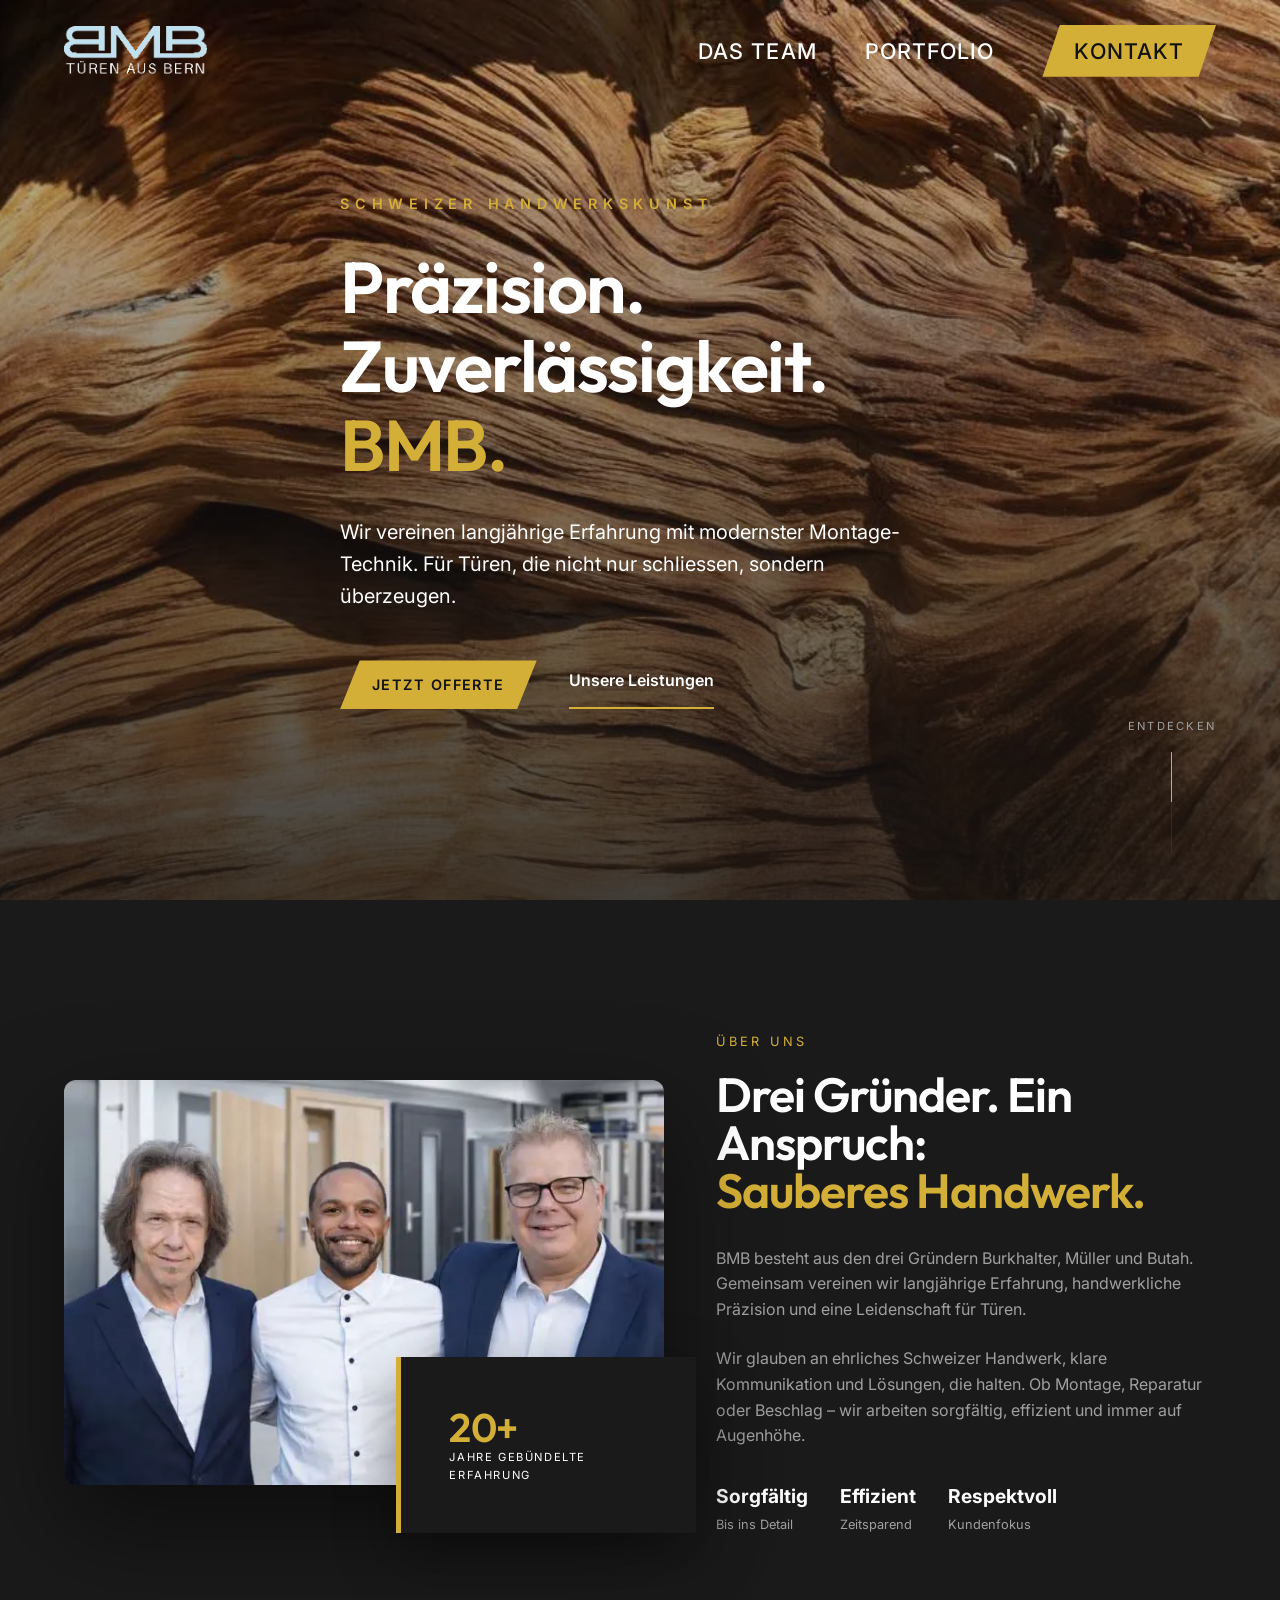
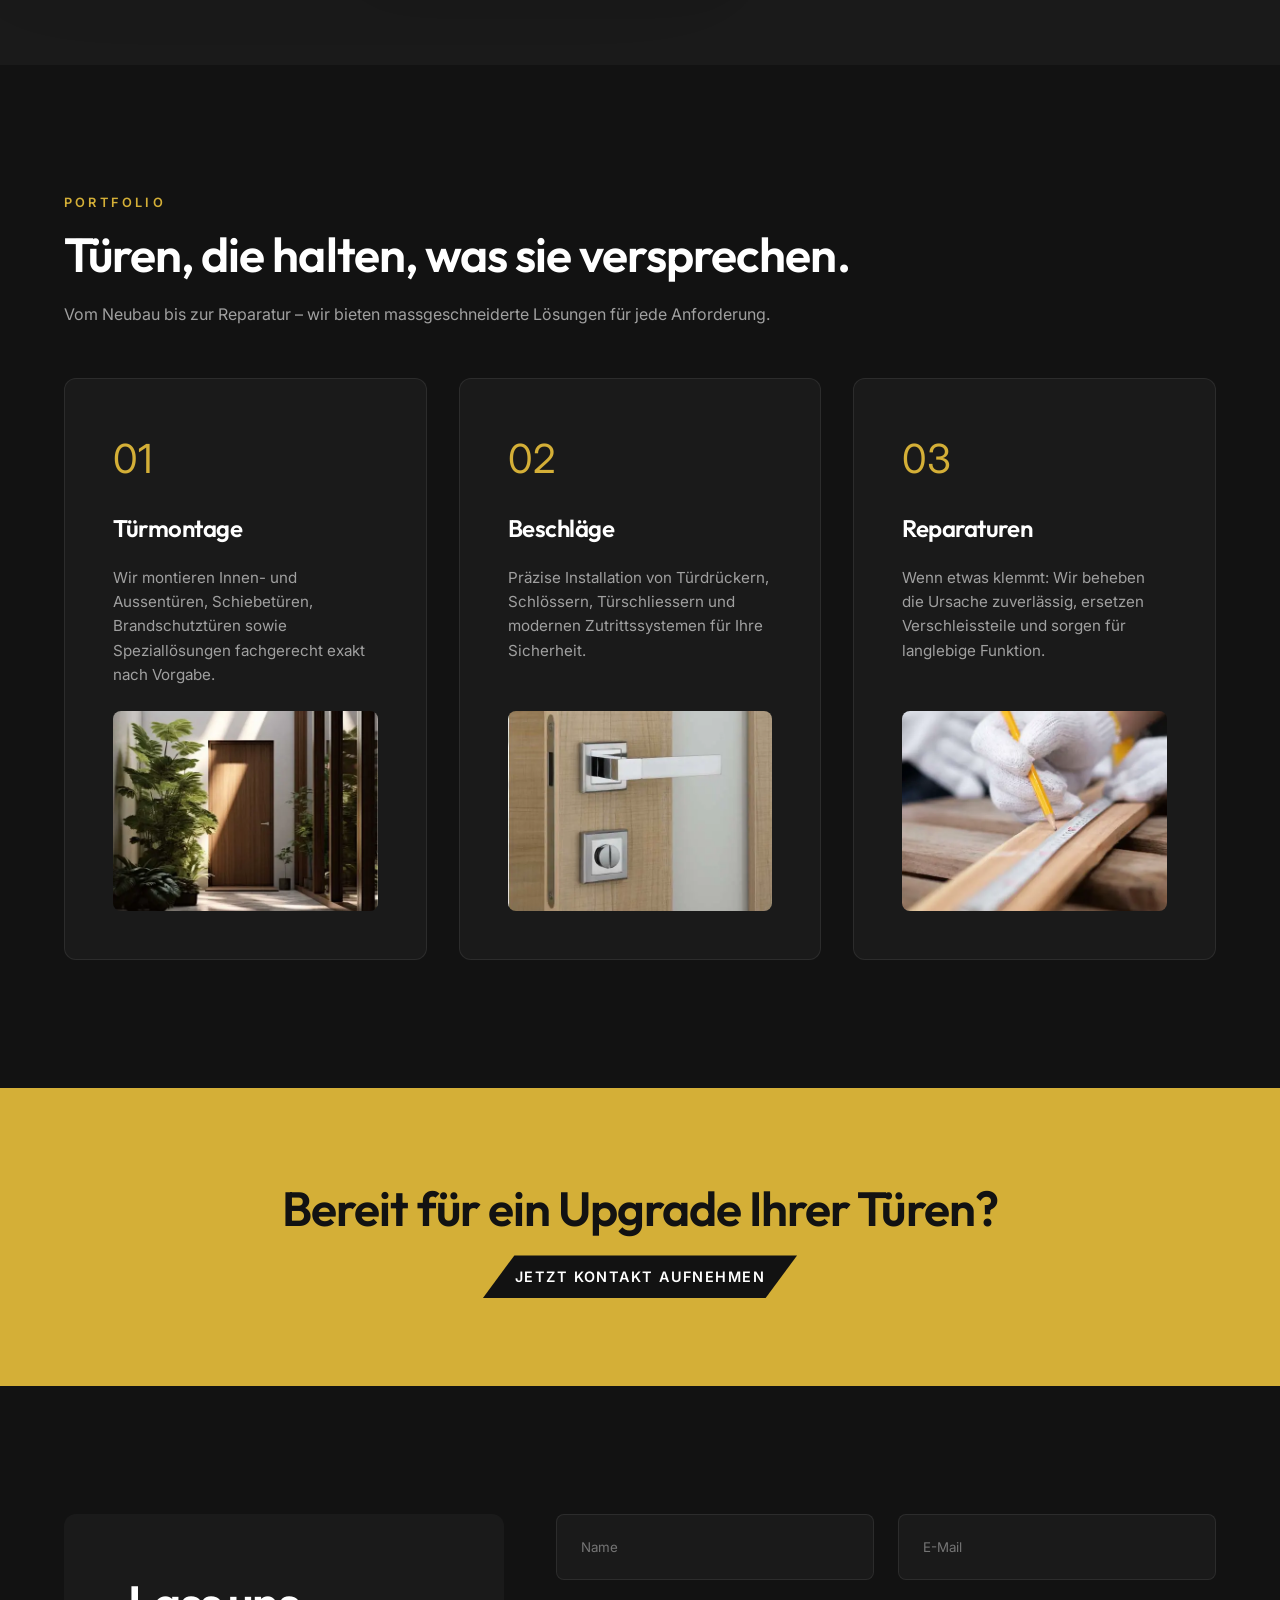
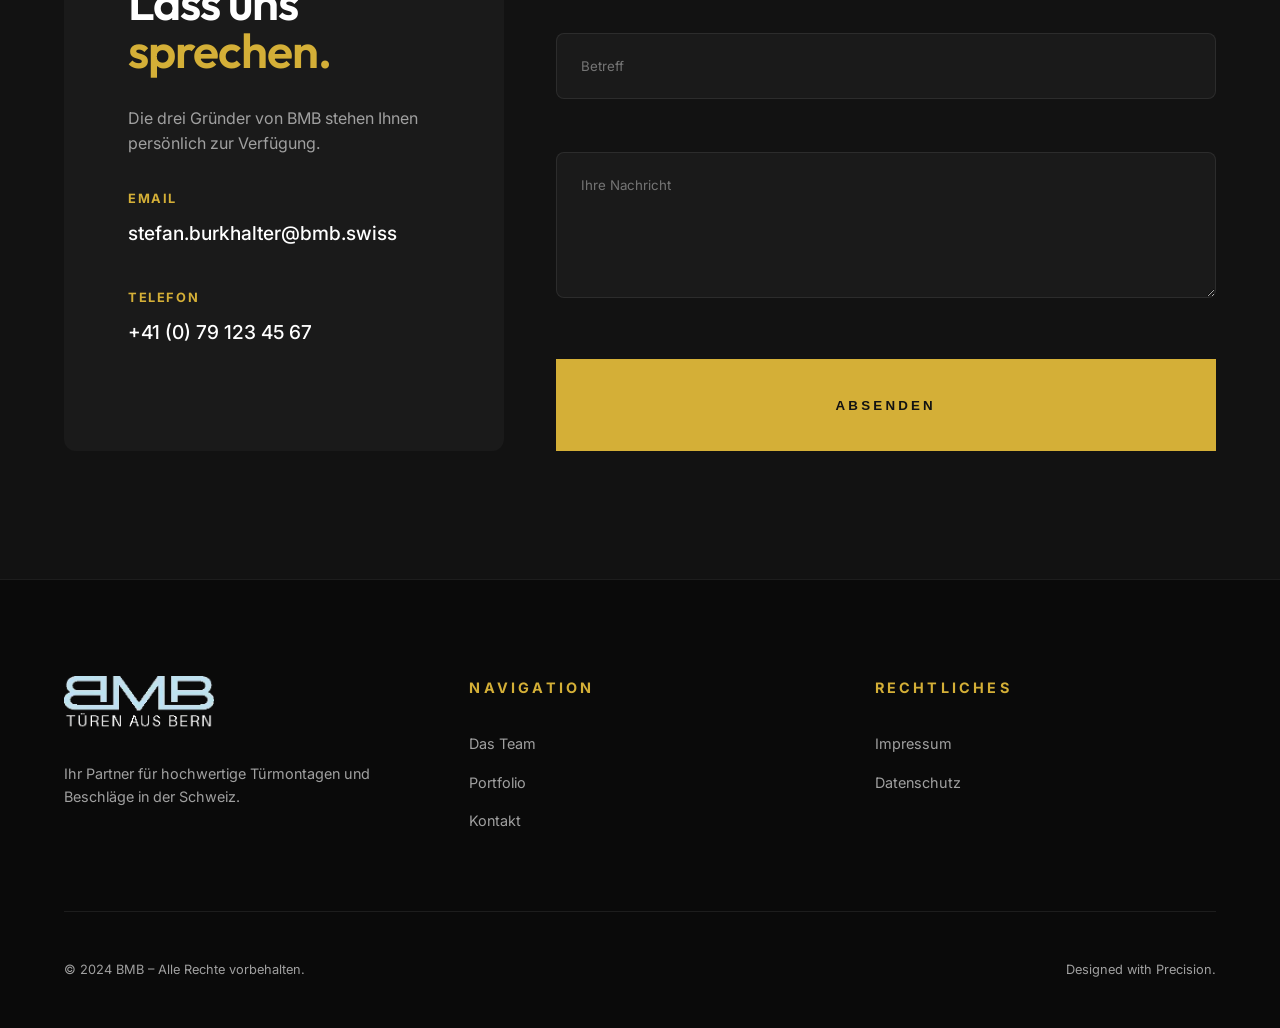
==== premium/index.html @ 3eb1f77d "Add files via upload" ====
<!DOCTYPE html>
<html lang="de">

<head>
    <meta charset="UTF-8">
    <meta name="viewport" content="width=device-width, initial-scale=1.0">
    <title>BMB | Präzision in Perfektion</title>
    <meta name="description" content="Professionelle Türmontagen, Reparaturen und Beschläge – Qualität bis ins Detail.">
    <link rel="icon" type="image/webp" href="images/favicon.webp">

    <!-- Preconnect & Fonts -->
    <link rel="preconnect" href="https://fonts.googleapis.com">
    <link rel="preconnect" href="https://fonts.gstatic.com" crossorigin>
    <link
        href="https://fonts.googleapis.com/css2?family=Inter:wght@400;500;600&family=Outfit:wght@500;600;700&display=swap"
        rel="stylesheet">

    <style>
        :root {
            /* Colors - Premium Dark Palette */
            --primary: #121212;
            --secondary: #1A1A1A;
            --accent: #D4AF37;
            /* Precision Gold */
            --accent-soft: rgba(212, 175, 55, 0.1);
            --text-main: #FFFFFF;
            --text-muted: #A0A0A0;
            --glass: rgba(255, 255, 255, 0.03);
            --glass-border: rgba(255, 255, 255, 0.08);

            /* Fluid Typography - Scaled Up */
            --h1-size: clamp(4.5rem, 18vw + 2rem, 4.5rem);
            --h2-size: clamp(3rem, 10vw + 2rem, 3rem);
            --h3-size: clamp(1.5rem, 3vw + 1rem, 3rem);
            --body-size: clamp(1rem, 1vw + 0.5rem, 1.25rem);
            --nav-size: clamp(1.35rem, 0.75vw + 0.5rem, 1.65rem);

            /* Fluid Spacing */
            --section-padding: clamp(4rem, 10vw, 10rem);
            --container-max: 1400px;
            --grid-gap: clamp(1.5rem, 4vw, 4rem);

            /* Misc */
            --transition: all 0.6s cubic-bezier(0.16, 1, 0.3, 1);
            --radius: 12px;
        }

        /* Base Reset */
        * {
            margin: 0;
            padding: 0;
            box-sizing: border-box;
        }

        html {
            scroll-behavior: smooth;
        }

        body {
            font-family: 'Inter', sans-serif;
            background-color: var(--primary);
            color: var(--text-main);
            line-height: 1.6;
            overflow-x: hidden;
            -webkit-font-smoothing: antialiased;
        }

        h1 {
            font-family: 'Outfit', sans-serif;
            font-weight: 600;
            line-height: 1.1;
            letter-spacing: -0.02em;
            font-size: var(--h1-size);
        }

        h2 {
            font-family: 'Outfit', sans-serif;
            font-weight: 600;
            line-height: 1;
            letter-spacing: -0.02em;
            font-size: var(--h2-size);
        }

        h3 {
            font-family: 'Outfit', sans-serif;
            font-weight: 600;
            line-height: 1.1;
            letter-spacing: -0.02em;
            font-size: var(--h3-size);
        }

        a {
            text-decoration: none;
            color: inherit;
            transition: var(--transition);
        }

        ul {
            list-style: none;
        }

        img {
            display: block;
            max-width: 100%;
            height: auto;
            transition: var(--transition);
        }

        /* Utilities */
        .container {
            max-width: var(--container-max);
            margin: 0 auto;
            padding: 0 5vw;
        }

        .text-accent {
            color: var(--accent);
        }

        .bg-secondary {
            background-color: var(--secondary);
        }

        /* Header */
        header {
            position: fixed;
            top: 0;
            left: 0;
            width: 100%;
            padding: clamp(1rem, 2vw, 2.5rem) 0;
            z-index: 1000;
            transition: var(--transition);
        }

        header.scrolled {
            padding: 1.2rem 0;
            background: rgba(18, 18, 18, 0.8);
            backdrop-filter: blur(20px);
            border-bottom: 1px solid var(--glass-border);
        }

        header .container {
            display: flex;
            justify-content: space-between;
            align-items: center;
        }

        .logo img {
            height: clamp(40px, 4vw, 55px);
            width: auto;
            filter: invert(1);
        }

        .nav-links {
            display: flex;
            gap: 3rem;
            align-items: center;
        }

        .nav-links a {
            font-size: var(--nav-size);
            font-weight: 500;
            letter-spacing: 0.05em;
            text-transform: uppercase;
            position: relative;
        }

        .nav-links a::after {
            content: '';
            position: absolute;
            bottom: -5px;
            left: 0;
            width: 0;
            height: 1px;
            background: var(--accent);
            transition: var(--transition);
        }

        .nav-links a:hover {
            color: var(--accent);
        }

        .nav-links a:hover::after {
            width: 100%;
        }

        .btn-cta {
            background: var(--accent);
            color: var(--primary);
            padding: 0.8rem 2rem;
            font-weight: 600;
            font-size: 0.9rem;
            letter-spacing: 0.1em;
            text-transform: uppercase;
            clip-path: polygon(10% 0, 100% 0, 90% 100%, 0 100%);
        }

        .btn-cta:hover {
            transform: translateY(-3px);
            box-shadow: 0 10px 20px rgba(212, 175, 55, 0.3);
            background: #fff;
        }

        /* Hero */
        .hero {
            height: 100vh;
            display: flex;
            align-items: center;
            position: relative;
            overflow: hidden;
        }

        .hero-video-bg {
            position: absolute;
            top: 0;
            left: 0;
            width: 100%;
            height: 100%;
            z-index: -1;
            object-fit: cover;
            filter: brightness(0.4);
            animation: zoomInfinite 20s infinite alternate ease-in-out;
        }

        /* Hero fallback image */
        .hero-img-bg {
            position: absolute;
            top: 0;
            left: 0;
            width: 100%;
            height: 100%;
            z-index: -1;
            background: linear-gradient(to bottom, rgba(18, 18, 18, 0.2), rgba(18, 18, 18, 0.8)), url('images/hero.webp');
            background-size: cover;
            background-position: center;
            animation: zoomInfinite 30s infinite alternate ease-in-out;
        }

        @keyframes zoomInfinite {
            from {
                transform: scale(1);
            }

            to {
                transform: scale(1.15);
            }
        }

        .hero-content {
            max-width: 900px;
            position: relative;
        }

        .hero-tagline {
            display: inline-block;
            font-size: 0.9rem;
            font-weight: 600;
            letter-spacing: 0.4em;
            text-transform: uppercase;
            margin-bottom: 2rem;
            color: var(--accent);
            opacity: 0;
            transform: translateY(20px);
            animation: fadeInReveal 1s forwards 0.2s;
        }

        .hero h1 {
            color: var(--text-main);
            margin-bottom: 2rem;
            opacity: 0;
            transform: translateY(40px);
            animation: fadeInReveal 1s forwards 0.4s;
        }

        .hero p {
            font-size: var(--body-size);
            color: var(--text-muted);
            max-width: 600px;
            margin-bottom: 3rem;
            opacity: 0;
            transform: translateY(40px);
            animation: fadeInReveal 1s forwards 0.6s;
        }

        .hero-actions {
            display: flex;
            gap: 2rem;
            opacity: 0;
            transform: translateY(40px);
            animation: fadeInReveal 1s forwards 0.8s;
        }

        @keyframes fadeInReveal {
            to {
                opacity: 1;
                transform: translateY(0);
            }
        }

        /* Scroll Badge */
        .scroll-badge {
            position: absolute;
            bottom: 3rem;
            right: 5vw;
            display: flex;
            flex-direction: column;
            align-items: center;
            gap: 1rem;
            font-size: 0.7rem;
            letter-spacing: 0.2em;
            text-transform: uppercase;
            color: var(--text-muted);
        }

        .scroll-line {
            width: 1px;
            height: 100px;
            background: var(--glass-border);
            position: relative;
            overflow: hidden;
        }

        .scroll-line::after {
            content: '';
            position: absolute;
            top: 0;
            left: 0;
            width: 100%;
            height: 50%;
            background: var(--accent);
            animation: scrollDown 2s infinite ease-in-out;
        }

        @keyframes scrollDown {
            0% {
                transform: translateY(-100%);
            }

            100% {
                transform: translateY(200%);
            }
        }

        /* Section Styling */
        section {
            padding: var(--section-padding) 0;
            position: relative;
        }

        .section-header {
            margin-bottom: var(--grid-gap);
            max-width: 800px;
        }

        .section-header .tag {
            color: var(--accent);
            text-transform: uppercase;
            font-weight: 600;
            letter-spacing: 0.2rem;
            font-size: 0.8rem;
            margin-bottom: 1rem;
            display: block;
        }

        /* About Section - Overlap Design */
        .about-grid {
            display: grid;
            grid-template-columns: 1.2fr 1fr;
            gap: var(--grid-gap);
            align-items: center;
        }

        .about-img-stack {
            position: relative;
        }

        .about-img-main {
            border-radius: var(--radius);
            box-shadow: 0 40px 100px rgba(0, 0, 0, 0.5);
        }

        .about-floating-card {
            position: absolute;
            bottom: -3rem;
            right: -2rem;
            background: var(--secondary);
            padding: 3rem;
            border-left: 5px solid var(--accent);
            box-shadow: 0 20px 60px rgba(0, 0, 0, 0.4);
            max-width: 300px;
            display: none;
            /* Desktop only enhancement */
        }

        @media (min-width: 1024px) {
            .about-floating-card {
                display: block;
            }
        }

        .about-text h2 {
            margin-bottom: 2rem;
        }

        .about-text p {
            color: var(--text-muted);
            margin-bottom: 1.5rem;
        }

        /* Services Section - Bento Grid */
        .services-grid {
            display: grid;
            grid-template-columns: repeat(auto-fit, minmax(300px, 1fr));
            gap: 2rem;
        }

        .service-card {
            background: var(--secondary);
            padding: 3rem;
            border: 1px solid var(--glass-border);
            border-radius: var(--radius);
            transition: var(--transition);
            display: flex;
            flex-direction: column;
            gap: 1.5rem;
            position: relative;
            overflow: hidden;
        }

        .service-card:hover {
            border-color: var(--accent);
            transform: translateY(-10px) rotateX(2deg) rotateY(2deg);
            box-shadow: 0 30px 60px rgba(0, 0, 0, 0.6);
        }

        .service-card::before {
            content: '';
            position: absolute;
            top: 0;
            left: 0;
            width: 100%;
            height: 0;
            background: linear-gradient(to bottom, var(--accent-soft), transparent);
            transition: var(--transition);
            z-index: 0;
        }

        .service-card:hover::before {
            height: 100%;
        }

        .service-card>* {
            position: relative;
            z-index: 1;
        }

        .service-icon {
            font-size: 2.5rem;
            color: var(--accent);
        }

        .service-card h3 {
            font-size: 1.5rem;
        }

        .service-card p {
            color: var(--text-muted);
            font-size: 0.95rem;
        }

        .service-img-wrap {
            margin-top: auto;
            border-radius: 8px;
            overflow: hidden;
            height: 200px;
        }

        .service-img-wrap img {
            width: 100%;
            height: 100%;
            object-fit: cover;
        }

        /* Mini Hero / CTA Section */
        .cta-strip {
            background: var(--accent);
            color: var(--primary);
            padding: 6rem 0;
            text-align: center;
        }

        .cta-strip h2 {
            color: var(--primary);
            font-size: var(--h2-size);
            margin-bottom: 2rem;
        }

        /* Contact Section */
        .contact-layout {
            display: grid;
            grid-template-columns: 1fr 1.5fr;
            gap: var(--grid-gap);
        }

        .contact-info-card {
            background: var(--secondary);
            padding: 4rem;
            border-radius: var(--radius);
        }

        .contact-item {
            margin-bottom: 2.5rem;
        }

        .contact-item h4 {
            font-size: 0.8rem;
            text-transform: uppercase;
            letter-spacing: 0.1rem;
            color: var(--accent);
            margin-bottom: 0.5rem;
        }

        .contact-item p {
            font-size: 1.2rem;
            font-weight: 500;
        }

        .contact-form {
            display: grid;
            grid-template-columns: 1fr 1fr;
            gap: 1.5rem;
        }

        .form-group {
            position: relative;
        }

        .form-group.full {
            grid-column: span 2;
        }

        .form-group input,
        .form-group textarea {
            width: 100%;
            background: var(--secondary);
            border: 1px solid var(--glass-border);
            padding: 1.5rem;
            color: var(--text-main);
            font-family: inherit;
            border-radius: 8px;
            transition: var(--transition);
        }

        .form-group input:focus,
        .form-group textarea:focus {
            outline: none;
            border-color: var(--accent);
            background: rgba(255, 255, 255, 0.05);
        }

        .btn-submit {
            grid-column: span 2;
            background: var(--accent);
            color: var(--primary);
            border: none;
            padding: 1.5rem;
            font-weight: 700;
            text-transform: uppercase;
            letter-spacing: 0.2rem;
            cursor: pointer;
            transition: var(--transition);
        }

        .btn-submit:hover {
            letter-spacing: 0.4rem;
            background: #fff;
        }

        /* Footer */
        footer {
            padding: 6rem 0 3rem;
            border-top: 1px solid var(--glass-border);
            background: #0a0a0a;
        }

        .footer-grid {
            display: grid;
            grid-template-columns: repeat(auto-fit, minmax(200px, 1fr));
            gap: 4rem;
            margin-bottom: 4rem;
        }

        .footer-col h4 {
            font-size: 0.9rem;
            text-transform: uppercase;
            letter-spacing: 0.2rem;
            margin-bottom: 2rem;
            color: var(--accent);
        }

        .footer-col ul li {
            margin-bottom: 0.8rem;
        }

        .footer-col ul li a {
            color: var(--text-muted);
            font-size: 0.9rem;
        }

        .footer-col ul li a:hover {
            color: var(--text-main);
        }

        .footer-bottom {
            display: flex;
            justify-content: space-between;
            align-items: center;
            padding-top: 3rem;
            border-top: 1px solid var(--glass-border);
            color: var(--text-muted);
            font-size: 0.8rem;
        }

        /* Mobile Toggle Animation Styles */
        .mobile-toggle {
            display: none;
            cursor: pointer;
            width: 30px;
            height: 20px;
            position: relative;
            z-index: 1001;
        }

        .mobile-toggle span {
            display: block;
            position: absolute;
            height: 2px;
            width: 100%;
            background: #fff;
            border-radius: 9px;
            opacity: 1;
            left: 0;
            transform: rotate(0deg);
            transition: .25s ease-in-out;
        }

        .mobile-toggle span:nth-child(1) { top: 0px; }
        .mobile-toggle span:nth-child(2) { top: 9px; }
        .mobile-toggle span:nth-child(3) { top: 18px; }

        .mobile-toggle.active span:nth-child(1) {
            top: 9px;
            transform: rotate(135deg);
        }

        .mobile-toggle.active span:nth-child(2) {
            opacity: 0;
            left: -60px;
        }

        .mobile-toggle.active span:nth-child(3) {
            top: 9px;
            transform: rotate(-135deg);
        }

        @media (max-width: 900px) {
            .mobile-toggle {
                display: block;
            }

            .nav-links {
                display: none;
                flex-direction: column;
                position: fixed;
                top: 0;
                left: 0;
                width: 100%;
                height: 100vh;
                background: var(--primary);
                justify-content: center;
                align-items: center;
                gap: 2.5rem;
                z-index: 999;
                opacity: 0;
                transition: opacity 0.3s ease;
            }

            .nav-links.active {
                display: flex;
            }

            .nav-links a {
                font-size: 2rem;
            }

            .mobile-toggle {
                display: block;
                position: relative;
                z-index: 1001;
            }

            .about-grid,
            .contact-layout {
                grid-template-columns: 1fr;
            }

            .hero h1 {
                font-size: 3.5rem;
            }
        }

        /* Reveal Animations */
        [data-reveal] {
            opacity: 0;
            transform: translateY(30px);
            transition: opacity 1s ease, transform 1s ease;
        }

        [data-reveal].active {
            opacity: 1;
            transform: translateY(0);
        }
    </style>
</head>

<body>

    <header id="header">
        <div class="container">
            <a href="#" class="logo">
                <img src="images/logo.webp" alt="BMB Logo" width="321" height="115">
            </a>
            <nav>
                <ul class="nav-links">
                    <li><a href="#ueberuns">Das Team</a></li>
                    <li><a href="#leistungen">Portfolio</a></li>
                    <li><a href="#kontakt" class="btn-cta">Kontakt</a></li>
                </ul>
                <div class="mobile-toggle">
                    <span></span>
                    <span></span>
                    <span></span>
                </div>
            </nav>
        </div>
    </header>

    <main>
        <!-- Hero Section -->
        <section class="hero">
            <div class="hero-img-bg"></div>
            <div class="container">
                <div class="hero-content">
                    <span class="hero-tagline">Schweizer Handwerkskunst</span>
                    <h1>Präzision.<br>Zuverlässigkeit.<br><span class="text-accent">BMB.</span></h1>
                    <p style="color: #fff;">Wir vereinen langjährige Erfahrung mit modernster Montage-Technik. Für
                        Türen, die nicht nur
                        schliessen, sondern überzeugen.</p>
                    <div class="hero-actions">
                        <a href="#kontakt" class="btn-cta">Jetzt Offerte</a>
                        <a href="#leistungen"
                            style="border-bottom: 2px solid var(--accent); font-weight: 600; padding: 0.5rem 0;">Unsere
                            Leistungen</a>
                    </div>
                </div>
            </div>
            <div class="scroll-badge">
                <span>Entdecken</span>
                <div class="scroll-line"></div>
            </div>
        </section>

        <!-- About Section -->
        <section id="ueberuns" class="bg-secondary" data-reveal>
            <div class="container">
                <div class="about-grid">
                    <div class="about-img-stack">
                        <img src="images/about.webp" alt="BMB Gründer" class="about-img-main" width="637" height="430">
                        <div class="about-floating-card">
                            <h3 style="font-size: 2.5rem; color: var(--accent);">20+</h3>
                            <p
                                style="text-transform: uppercase; font-size: 0.7rem; letter-spacing: 0.1rem; color: #fff;">
                                Jahre gebündelte Erfahrung</p>
                        </div>
                    </div>
                    <div class="about-text">
                        <span class="text-accent"
                            style="text-transform: uppercase; letter-spacing: 0.2rem; font-size: 0.8rem;">Über
                            Uns</span>
                        <h2 style="margin-top: 1rem;">Drei Gründer. Ein Anspruch:<br><span class="text-accent">Sauberes
                                Handwerk.</span></h2>
                        <p>BMB besteht aus den drei Gründern Burkhalter, Müller und Butah. Gemeinsam vereinen wir
                            langjährige Erfahrung, handwerkliche Präzision und eine Leidenschaft für Türen.</p>
                        <p>Wir glauben an ehrliches Schweizer Handwerk, klare Kommunikation und Lösungen, die halten. Ob
                            Montage, Reparatur oder Beschlag – wir arbeiten sorgfältig, effizient und immer auf
                            Augenhöhe.</p>
                        <div style="display: flex; gap: 2rem; margin-top: 2rem;">
                            <div><strong style="display: block; font-size: 1.2rem;">Sorgfältig</strong><span
                                    style="font-size: 0.8rem; color: var(--text-muted);">Bis ins Detail</span></div>
                            <div><strong style="display: block; font-size: 1.2rem;">Effizient</strong><span
                                    style="font-size: 0.8rem; color: var(--text-muted);">Zeitsparend</span></div>
                            <div><strong style="display: block; font-size: 1.2rem;">Respektvoll</strong><span
                                    style="font-size: 0.8rem; color: var(--text-muted);">Kundenfokus</span></div>
                        </div>
                    </div>
                </div>
            </div>
        </section>

        <!-- Services Section -->
        <section id="leistungen" data-reveal>
            <div class="container">
                <div class="section-header">
                    <span class="tag">Portfolio</span>
                    <h2>Türen, die halten, was sie versprechen.</h2>
                    <p style="color: var(--text-muted); margin-top: 1.5rem;">Vom Neubau bis zur Reparatur – wir bieten
                        massgeschneiderte Lösungen für jede Anforderung.</p>
                </div>

                <div class="services-grid">
                    <div class="service-card" data-reveal>
                        <div class="service-icon">01</div>
                        <h3>Türmontage</h3>
                        <p>Wir montieren Innen- und Aussentüren, Schiebetüren, Brandschutztüren sowie Speziallösungen
                            fachgerecht exakt nach Vorgabe.</p>
                        <div class="service-img-wrap">
                            <img src="images/service1.webp" alt="Türmontage" width="558" height="459">
                        </div>
                    </div>

                    <div class="service-card" data-reveal>
                        <div class="service-icon">02</div>
                        <h3>Beschläge</h3>
                        <p>Präzise Installation von Türdrückern, Schlössern, Türschliessern und modernen
                            Zutrittssystemen für Ihre Sicherheit.</p>
                        <div class="service-img-wrap">
                            <img src="images/service2.webp" alt="Beschläge" width="558" height="458">
                        </div>
                    </div>

                    <div class="service-card" data-reveal>
                        <div class="service-icon">03</div>
                        <h3>Reparaturen</h3>
                        <p>Wenn etwas klemmt: Wir beheben die Ursache zuverlässig, ersetzen Verschleissteile und sorgen
                            für langlebige Funktion.</p>
                        <div class="service-img-wrap">
                            <img src="images/service3.webp" alt="Reparaturen" width="561" height="460">
                        </div>
                    </div>
                </div>
            </div>
        </section>

        <!-- CTA Strip -->
        <div class="cta-strip">
            <div class="container">
                <h2>Bereit für ein Upgrade Ihrer Türen?</h2>
                <a href="#kontakt" class="btn-cta" style="background: var(--primary); color: #fff;">Jetzt Kontakt
                    aufnehmen</a>
            </div>
        </div>

        <!-- Contact Section -->
        <section id="kontakt" data-reveal>
            <div class="container">
                <div class="contact-layout">
                    <div class="contact-info-card">
                        <h2>Lass uns <br><span class="text-accent">sprechen.</span></h2>
                        <p style="color: var(--text-muted); margin: 2rem 0;">Die drei Gründer von BMB stehen Ihnen
                            persönlich zur Verfügung.</p>

                        <div class="contact-item">
                            <h4>Email</h4>
                            <p>stefan.burkhalter@bmb.swiss</p>
                        </div>
                        <div class="contact-item">
                            <h4>Telefon</h4>
                            <p>+41 (0) 79 123 45 67</p>
                        </div>
                    </div>

                    <form class="contact-form">
                        <div class="form-group">
                            <input type="text" placeholder="Name" required>
                        </div>
                        <div class="form-group">
                            <input type="email" placeholder="E-Mail" required>
                        </div>
                        <div class="form-group full">
                            <input type="text" placeholder="Betreff">
                        </div>
                        <div class="form-group full">
                            <textarea rows="6" placeholder="Ihre Nachricht" required></textarea>
                        </div>
                        <button type="submit" class="btn-submit">Absenden</button>
                    </form>
                </div>
            </div>
        </section>
    </main>

    <footer>
        <div class="container">
            <div class="footer-grid">
                <div class="footer-col">
                    <img src="images/logo.webp" alt="BMB Logo" width="150"
                        style="filter: invert(1); margin-bottom: 2rem;">
                    <p style="color: var(--text-muted); font-size: 0.9rem;">Ihr Partner für hochwertige Türmontagen und
                        Beschläge in der Schweiz.</p>
                </div>
                <div class="footer-col">
                    <h4>Navigation</h4>
                    <ul>
                        <li><a href="#ueberuns">Das Team</a></li>
                        <li><a href="#leistungen">Portfolio</a></li>
                        <li><a href="#kontakt">Kontakt</a></li>
                    </ul>
                </div>
                <div class="footer-col">
                    <h4>Rechtliches</h4>
                    <ul>
                        <li><a href="#">Impressum</a></li>
                        <li><a href="#">Datenschutz</a></li>
                    </ul>
                </div>
            </div>
            <div class="footer-bottom">
                <p>&copy; 2024 BMB – Alle Rechte vorbehalten.</p>
                <p>Designed with Precision.</p>
            </div>
        </div>
    </footer>

    <script>
        document.addEventListener('DOMContentLoaded', () => {
            // 1. Smooth Scroll for Navigation
            document.querySelectorAll('a[href^="#"]').forEach(anchor => {
                anchor.addEventListener('click', function (e) {
                    e.preventDefault();
                    // Close mobile menu if open
                    if (navLinks.classList.contains('active')) {
                        mobileToggle.click();
                    }
                    const target = document.querySelector(this.getAttribute('href'));
                    if (target) {
                        const headerOffset = 90;
                        const elementPosition = target.getBoundingClientRect().top;
                        const offsetPosition = elementPosition + window.pageYOffset - headerOffset;

                        window.scrollTo({
                            top: offsetPosition,
                            behavior: 'smooth'
                        });
                    }
                });
            });

            // 2. Sticky Header Evolution
            const header = document.getElementById('header');
            const scrollThreshold = 100;

            const handleScroll = () => {
                if (window.scrollY > scrollThreshold) {
                    header.classList.add('scrolled');
                } else {
                    header.classList.remove('scrolled');
                }
            };

            window.addEventListener('scroll', handleScroll, { passive: true });

            // 3. Advanced Reveal on Scroll Logic
            const revealOptions = {
                threshold: 0.15,
                rootMargin: '0px 0px -50px 0px'
            };

            const revealObserver = new IntersectionObserver((entries) => {
                entries.forEach(entry => {
                    if (entry.isIntersecting) {
                        entry.target.classList.add('active');
                    }
                });
            }, revealOptions);

            document.querySelectorAll('[data-reveal]').forEach(el => {
                revealObserver.observe(el);
            });

            // 4. Hero Content Staggered Entry
            const heroElements = document.querySelectorAll('.hero-tagline, .hero h1, .hero p, .hero-actions');
            heroElements.forEach((el, index) => {
                el.style.animationDelay = `${0.2 + (index * 0.15)}s`;
            });

            // 5. Mobile Menu Toggle Logic
            const mobileToggle = document.querySelector('.mobile-toggle');
            const navLinks = document.querySelector('.nav-links');

            if (mobileToggle) {
                mobileToggle.addEventListener('click', () => {
                    mobileToggle.classList.toggle('active');
                    navLinks.classList.toggle('active');
                    if (navLinks.classList.contains('active')) {
                        navLinks.style.display = 'flex';
                        setTimeout(() => navLinks.style.opacity = '1', 10);
                    } else {
                        navLinks.style.opacity = '0';
                        setTimeout(() => navLinks.style.display = 'none', 300);
                    }
                });
            }

            // 6. Form Submission Simulation
            const contactForm = document.querySelector('.contact-form');
            if (contactForm) {
                contactForm.addEventListener('submit', (e) => {
                    e.preventDefault();
                    const btn = contactForm.querySelector('.btn-submit');
                    const originalText = btn.innerText;

                    btn.innerText = 'WIRD GESENDET...';
                    btn.disabled = true;

                    setTimeout(() => {
                        btn.innerText = 'ERFOLGREICH GESENDET';
                        btn.style.background = '#FFFFFF';
                        btn.style.color = '#121212';
                        contactForm.reset();

                        setTimeout(() => {
                            btn.innerText = originalText;
                            btn.disabled = false;
                            btn.style.background = '';
                            btn.style.color = '';
                        }, 3000);
                    }, 1500);
                });
            }

            // 7. 3D Tilt Effect for Service Cards
            const cards = document.querySelectorAll('.service-card');
            cards.forEach(card => {
                card.addEventListener('mousemove', (e) => {
                    const rect = card.getBoundingClientRect();
                    const centerX = rect.width / 2;
                    const centerY = rect.height / 2;
                    const rotateX = (e.clientY - rect.top - centerY) / 20;
                    const rotateY = (centerX - (e.clientX - rect.left)) / 20;
                    card.style.transform = `perspective(1000px) translateY(-10px) rotateX(${rotateX}deg) rotateY(${rotateY}deg)`;
                });
                card.addEventListener('mouseleave', () => {
                    card.style.transform = `perspective(1000px) translateY(0) rotateX(0) rotateY(0)`;
                });
            });
        });
    </script>
</body>

</html>
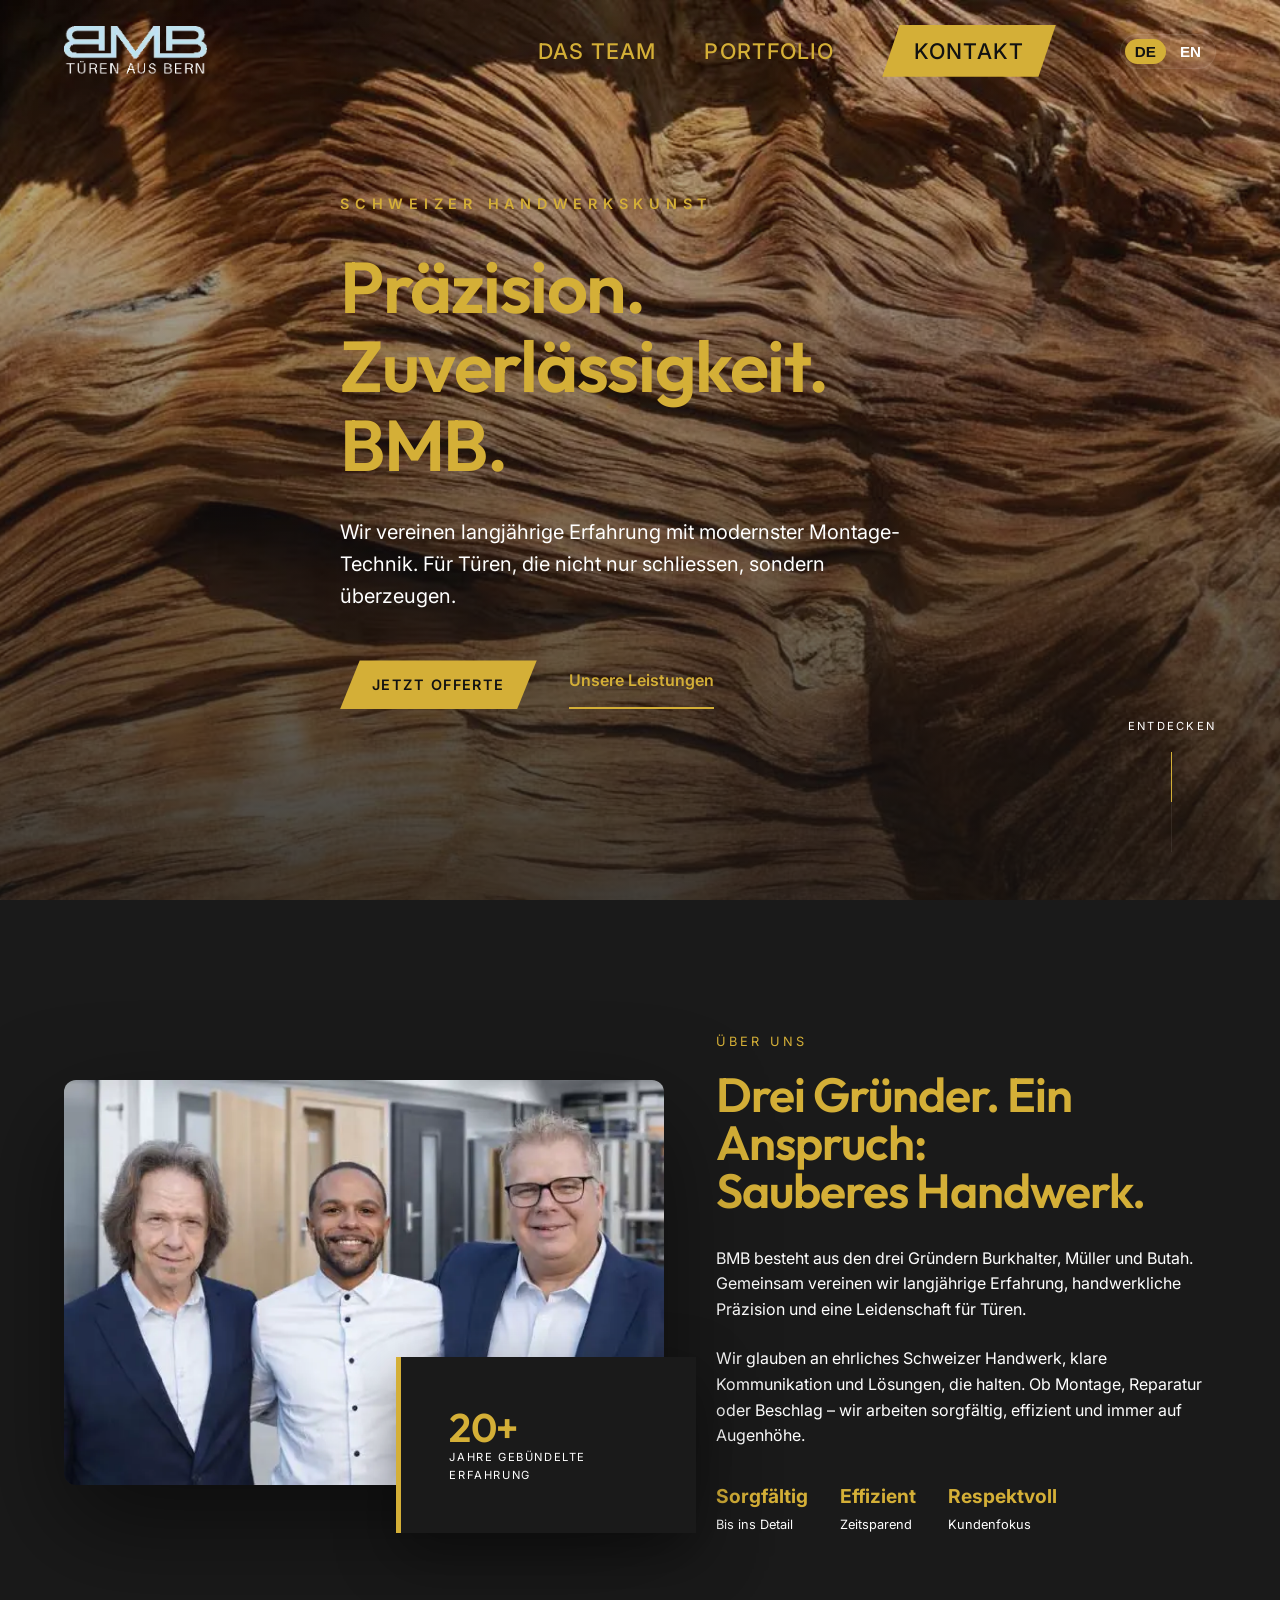
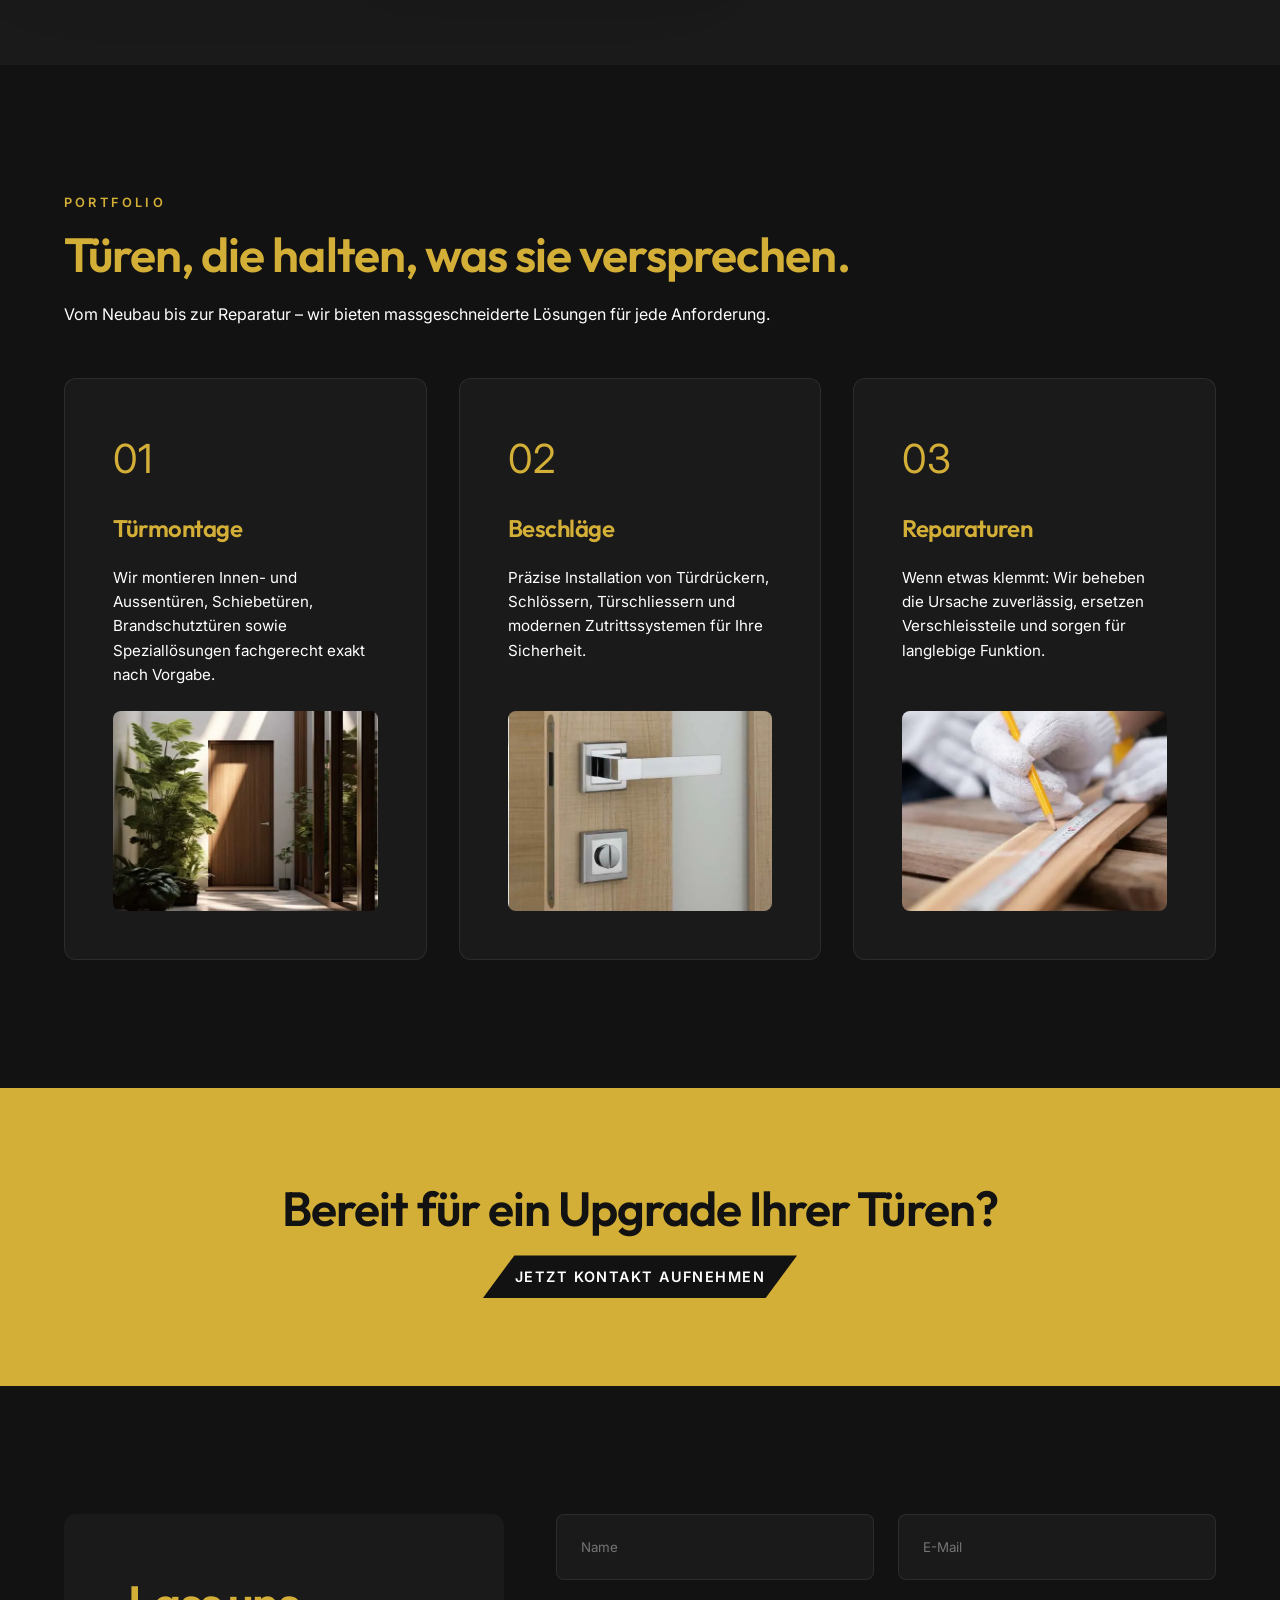
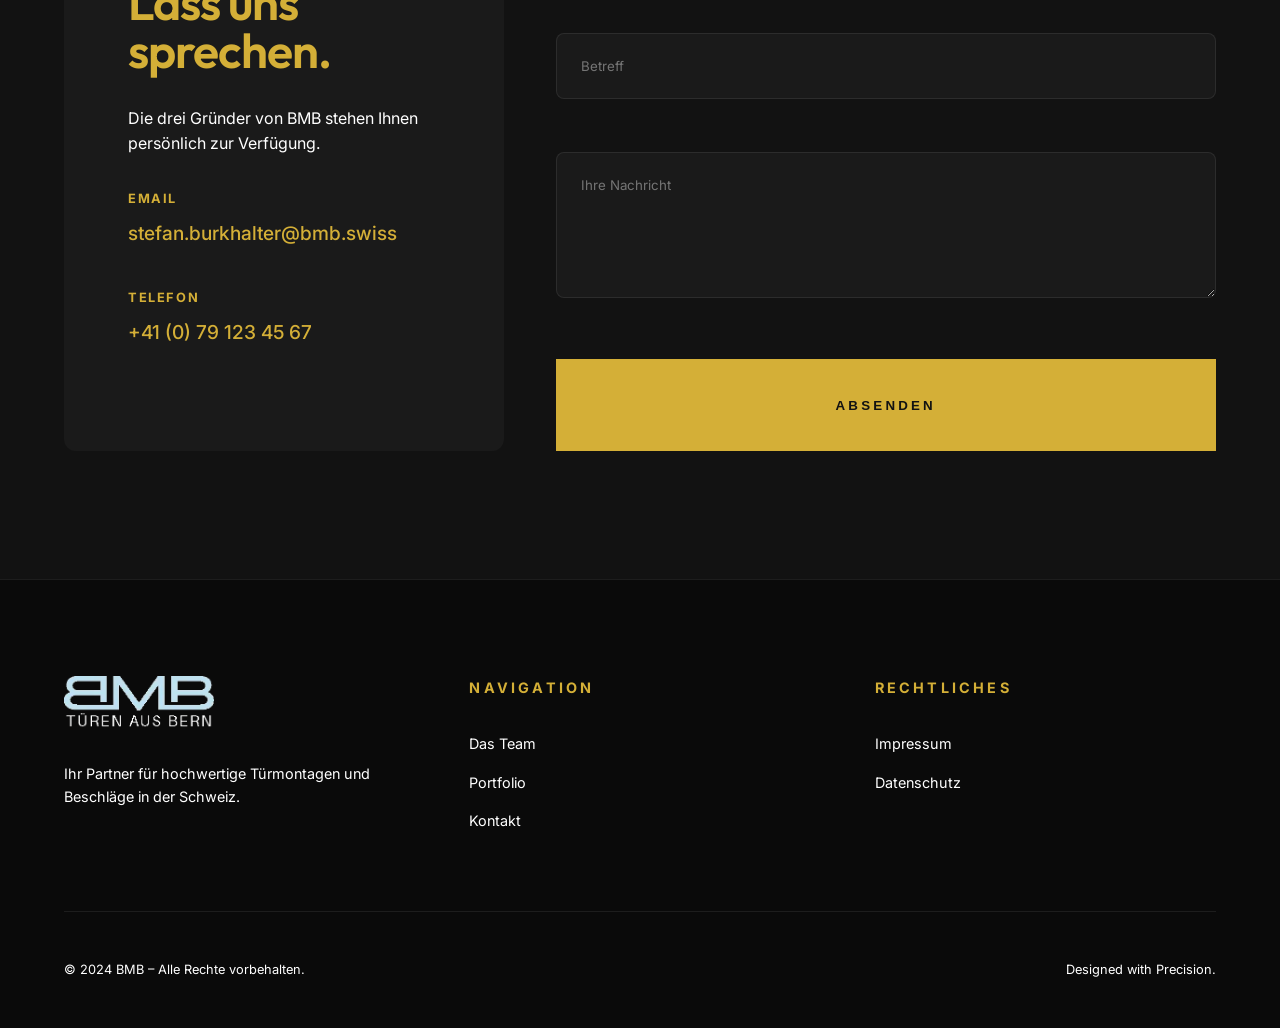
==== commit 3c850f65: "Add files via upload" ====
--- a/premium/index.html
+++ b/premium/index.html
@@ -23,8 +23,8 @@
             --accent: #D4AF37;
             /* Precision Gold */
             --accent-soft: rgba(212, 175, 55, 0.1);
-            --text-main: #FFFFFF;
-            --text-muted: #A0A0A0;
+            --text-main: #D4AF37;
+            --text-muted: #fff;
             --glass: rgba(255, 255, 255, 0.03);
             --glass-border: rgba(255, 255, 255, 0.08);
 
@@ -621,6 +621,48 @@
             font-size: 0.8rem;
         }
 
+        /* Language Toggle Styles */
+        .lang-toggle-wrap {
+            margin-left: 1rem;
+        }
+
+        .lang-toggle {
+            display: flex;
+            background: var(--glass);
+            border: 1px solid var(--glass-border);
+            border-radius: 50px;
+            padding: 4px;
+            gap: 4px;
+        }
+
+        .lang-btn {
+            background: transparent;
+            border: none;
+            color: var(--text-muted);
+            font-size: 0.95rem;
+            font-weight: 700;
+            padding: 4px 10px;
+            cursor: pointer;
+            border-radius: 50px;
+            transition: var(--transition);
+        }
+
+        .lang-btn.active {
+            background: var(--accent);
+            color: var(--primary);
+        }
+
+        .lang-btn:hover:not(.active) {
+            color: var(--text-main);
+        }
+
+        @media (max-width: 900px) {
+            .lang-toggle-wrap {
+                margin-left: 0;
+                margin-top: 1rem;
+            }
+        }
+
         /* Mobile Toggle Animation Styles */
         .mobile-toggle {
             display: none;
@@ -644,9 +686,17 @@
             transition: .25s ease-in-out;
         }
 
-        .mobile-toggle span:nth-child(1) { top: 0px; }
-        .mobile-toggle span:nth-child(2) { top: 9px; }
-        .mobile-toggle span:nth-child(3) { top: 18px; }
+        .mobile-toggle span:nth-child(1) {
+            top: 0px;
+        }
+
+        .mobile-toggle span:nth-child(2) {
+            top: 9px;
+        }
+
+        .mobile-toggle span:nth-child(3) {
+            top: 18px;
+        }
 
         .mobile-toggle.active span:nth-child(1) {
             top: 9px;
@@ -732,9 +782,15 @@
             </a>
             <nav>
                 <ul class="nav-links">
-                    <li><a href="#ueberuns">Das Team</a></li>
-                    <li><a href="#leistungen">Portfolio</a></li>
-                    <li><a href="#kontakt" class="btn-cta">Kontakt</a></li>
+                    <li><a href="#ueberuns" data-i18n="nav_team">Das Team</a></li>
+                    <li><a href="#leistungen" data-i18n="nav_portfolio">Portfolio</a></li>
+                    <li><a href="#kontakt" class="btn-cta" data-i18n="nav_contact">Kontakt</a></li>
+                    <li class="lang-toggle-wrap">
+                        <div class="lang-toggle">
+                            <button class="lang-btn active" data-lang="de">DE</button>
+                            <button class="lang-btn" data-lang="en">EN</button>
+                        </div>
+                    </li>
                 </ul>
                 <div class="mobile-toggle">
                     <span></span>
@@ -751,21 +807,23 @@
             <div class="hero-img-bg"></div>
             <div class="container">
                 <div class="hero-content">
-                    <span class="hero-tagline">Schweizer Handwerkskunst</span>
-                    <h1>Präzision.<br>Zuverlässigkeit.<br><span class="text-accent">BMB.</span></h1>
-                    <p style="color: #fff;">Wir vereinen langjährige Erfahrung mit modernster Montage-Technik. Für
+                    <span class="hero-tagline" data-i18n="hero_tagline">Schweizer Handwerkskunst</span>
+                    <h1 data-i18n="hero_h1">Präzision.<br>Zuverlässigkeit.<br><span class="text-accent">BMB.</span></h1>
+                    <p style="color: #fff;" data-i18n="hero_p">Wir vereinen langjährige Erfahrung mit modernster
+                        Montage-Technik. Für
                         Türen, die nicht nur
                         schliessen, sondern überzeugen.</p>
                     <div class="hero-actions">
-                        <a href="#kontakt" class="btn-cta">Jetzt Offerte</a>
+                        <a href="#kontakt" class="btn-cta" data-i18n="hero_cta">Jetzt Offerte</a>
                         <a href="#leistungen"
-                            style="border-bottom: 2px solid var(--accent); font-weight: 600; padding: 0.5rem 0;">Unsere
+                            style="border-bottom: 2px solid var(--accent); font-weight: 600; padding: 0.5rem 0;"
+                            data-i18n="hero_services">Unsere
                             Leistungen</a>
                     </div>
                 </div>
             </div>
             <div class="scroll-badge">
-                <span>Entdecken</span>
+                <span data-i18n="hero_discover">Entdecken</span>
                 <div class="scroll-line"></div>
             </div>
         </section>
@@ -777,71 +835,83 @@
                     <div class="about-img-stack">
                         <img src="images/about.webp" alt="BMB Gründer" class="about-img-main" width="637" height="430">
                         <div class="about-floating-card">
-                            <h3 style="font-size: 2.5rem; color: var(--accent);">20+</h3>
-                            <p
-                                style="text-transform: uppercase; font-size: 0.7rem; letter-spacing: 0.1rem; color: #fff;">
+                            <h3 style="font-size: 2.5rem; color: var(--accent);" data-i18n="about_xp">20+</h3>
+                            <p style="text-transform: uppercase; font-size: 0.7rem; letter-spacing: 0.1rem; color: #fff;"
+                                data-i18n="about_xp_text">
                                 Jahre gebündelte Erfahrung</p>
                         </div>
                     </div>
                     <div class="about-text">
                         <span class="text-accent"
-                            style="text-transform: uppercase; letter-spacing: 0.2rem; font-size: 0.8rem;">Über
+                            style="text-transform: uppercase; letter-spacing: 0.2rem; font-size: 0.8rem;"
+                            data-i18n="about_tag">Über
                             Uns</span>
-                        <h2 style="margin-top: 1rem;">Drei Gründer. Ein Anspruch:<br><span class="text-accent">Sauberes
+                        <h2 style="margin-top: 1rem;" data-i18n="about_h2">Drei Gründer. Ein Anspruch:<br><span
+                                class="text-accent">Sauberes
                                 Handwerk.</span></h2>
-                        <p>BMB besteht aus den drei Gründern Burkhalter, Müller und Butah. Gemeinsam vereinen wir
+                        <p data-i18n="about_p1">BMB besteht aus den drei Gründern Burkhalter, Müller und Butah.
+                            Gemeinsam vereinen wir
                             langjährige Erfahrung, handwerkliche Präzision und eine Leidenschaft für Türen.</p>
-                        <p>Wir glauben an ehrliches Schweizer Handwerk, klare Kommunikation und Lösungen, die halten. Ob
+                        <p data-i18n="about_p2">Wir glauben an ehrliches Schweizer Handwerk, klare Kommunikation und
+                            Lösungen, die halten. Ob
                             Montage, Reparatur oder Beschlag – wir arbeiten sorgfältig, effizient und immer auf
                             Augenhöhe.</p>
                         <div style="display: flex; gap: 2rem; margin-top: 2rem;">
-                            <div><strong style="display: block; font-size: 1.2rem;">Sorgfältig</strong><span
-                                    style="font-size: 0.8rem; color: var(--text-muted);">Bis ins Detail</span></div>
-                            <div><strong style="display: block; font-size: 1.2rem;">Effizient</strong><span
-                                    style="font-size: 0.8rem; color: var(--text-muted);">Zeitsparend</span></div>
-                            <div><strong style="display: block; font-size: 1.2rem;">Respektvoll</strong><span
-                                    style="font-size: 0.8rem; color: var(--text-muted);">Kundenfokus</span></div>
+                            <div><strong style="display: block; font-size: 1.2rem;"
+                                    data-i18n="about_feature1_h">Sorgfältig</strong><span
+                                    style="font-size: 0.8rem; color: var(--text-muted);"
+                                    data-i18n="about_feature1_s">Bis ins Detail</span></div>
+                            <div><strong style="display: block; font-size: 1.2rem;"
+                                    data-i18n="about_feature2_h">Effizient</strong><span
+                                    style="font-size: 0.8rem; color: var(--text-muted);"
+                                    data-i18n="about_feature2_s">Zeitsparend</span></div>
+                            <div><strong style="display: block; font-size: 1.2rem;"
+                                    data-i18n="about_feature3_h">Respektvoll</strong><span
+                                    style="font-size: 0.8rem; color: var(--text-muted);"
+                                    data-i18n="about_feature3_s">Kundenfokus</span></div>
                         </div>
                     </div>
                 </div>
             </div>
         </section>
 
-        <!-- Services Section -->
         <section id="leistungen" data-reveal>
             <div class="container">
                 <div class="section-header">
-                    <span class="tag">Portfolio</span>
-                    <h2>Türen, die halten, was sie versprechen.</h2>
-                    <p style="color: var(--text-muted); margin-top: 1.5rem;">Vom Neubau bis zur Reparatur – wir bieten
+                    <span class="tag" data-i18n="services_tag">Portfolio</span>
+                    <h2 data-i18n="services_h2">Türen, die halten, was sie versprechen.</h2>
+                    <p style="color: var(--text-muted); margin-top: 1.5rem;" data-i18n="services_p">Vom Neubau bis zur
+                        Reparatur – wir bieten
                         massgeschneiderte Lösungen für jede Anforderung.</p>
                 </div>
 
                 <div class="services-grid">
                     <div class="service-card" data-reveal>
                         <div class="service-icon">01</div>
-                        <h3>Türmontage</h3>
-                        <p>Wir montieren Innen- und Aussentüren, Schiebetüren, Brandschutztüren sowie Speziallösungen
+                        <h3 data-i18n="service1_h">Türmontage</h3>
+                        <p data-i18n="service1_p">Wir montieren Innen- und Aussentüren, Schiebetüren, Brandschutztüren
+                            sowie
+                            Speziallösungen
                             fachgerecht exakt nach Vorgabe.</p>
                         <div class="service-img-wrap">
                             <img src="images/service1.webp" alt="Türmontage" width="558" height="459">
                         </div>
                     </div>
-
                     <div class="service-card" data-reveal>
                         <div class="service-icon">02</div>
-                        <h3>Beschläge</h3>
-                        <p>Präzise Installation von Türdrückern, Schlössern, Türschliessern und modernen
+                        <h3 data-i18n="service2_h">Beschläge</h3>
+                        <p data-i18n="service2_p">Präzise Installation von Türdrückern, Schlössern, Türschliessern und
+                            modernen
                             Zutrittssystemen für Ihre Sicherheit.</p>
                         <div class="service-img-wrap">
                             <img src="images/service2.webp" alt="Beschläge" width="558" height="458">
                         </div>
                     </div>
-
                     <div class="service-card" data-reveal>
                         <div class="service-icon">03</div>
-                        <h3>Reparaturen</h3>
-                        <p>Wenn etwas klemmt: Wir beheben die Ursache zuverlässig, ersetzen Verschleissteile und sorgen
+                        <h3 data-i18n="service3_h">Reparaturen</h3>
+                        <p data-i18n="service3_p">Wenn etwas klemmt: Wir beheben die Ursache zuverlässig, ersetzen
+                            Verschleissteile und sorgen
                             für langlebige Funktion.</p>
                         <div class="service-img-wrap">
                             <img src="images/service3.webp" alt="Reparaturen" width="561" height="460">
@@ -854,8 +924,9 @@
         <!-- CTA Strip -->
         <div class="cta-strip">
             <div class="container">
-                <h2>Bereit für ein Upgrade Ihrer Türen?</h2>
-                <a href="#kontakt" class="btn-cta" style="background: var(--primary); color: #fff;">Jetzt Kontakt
+                <h2 data-i18n="cta_h2">Bereit für ein Upgrade Ihrer Türen?</h2>
+                <a href="#kontakt" class="btn-cta" style="background: var(--primary); color: #fff;"
+                    data-i18n="cta_btn">Jetzt Kontakt
                     aufnehmen</a>
             </div>
         </div>
@@ -865,34 +936,36 @@
             <div class="container">
                 <div class="contact-layout">
                     <div class="contact-info-card">
-                        <h2>Lass uns <br><span class="text-accent">sprechen.</span></h2>
-                        <p style="color: var(--text-muted); margin: 2rem 0;">Die drei Gründer von BMB stehen Ihnen
+                        <h2 data-i18n="contact_h2">Lass uns <br><span class="text-accent">sprechen.</span></h2>
+                        <p style="color: var(--text-muted); margin: 2rem 0;" data-i18n="contact_p">Die drei Gründer von
+                            BMB stehen Ihnen
                             persönlich zur Verfügung.</p>
 
                         <div class="contact-item">
-                            <h4>Email</h4>
+                            <h4 data-i18n="contact_email_label">Email</h4>
                             <p>stefan.burkhalter@bmb.swiss</p>
                         </div>
                         <div class="contact-item">
-                            <h4>Telefon</h4>
+                            <h4 data-i18n="contact_phone_label">Telefon</h4>
                             <p>+41 (0) 79 123 45 67</p>
                         </div>
                     </div>
 
-                    <form class="contact-form">
+                    <form class="contact-form" action="https://formspree.io/f/xoqogvww" method="POST">
                         <div class="form-group">
-                            <input type="text" placeholder="Name" required>
+                            <input type="text" name="name" placeholder="Name" data-i18n-ph="form_name" required>
                         </div>
                         <div class="form-group">
-                            <input type="email" placeholder="E-Mail" required>
+                            <input type="email" name="email" placeholder="E-Mail" data-i18n-ph="form_email" required>
                         </div>
                         <div class="form-group full">
-                            <input type="text" placeholder="Betreff">
+                            <input type="text" name="subject" placeholder="Betreff" data-i18n-ph="form_subject">
                         </div>
                         <div class="form-group full">
-                            <textarea rows="6" placeholder="Ihre Nachricht" required></textarea>
+                            <textarea name="message" rows="6" placeholder="Ihre Nachricht" data-i18n-ph="form_message"
+                                required></textarea>
                         </div>
-                        <button type="submit" class="btn-submit">Absenden</button>
+                        <button type="submit" class="btn-submit" data-i18n="form_submit">Absenden</button>
                     </form>
                 </div>
             </div>
@@ -905,28 +978,29 @@
                 <div class="footer-col">
                     <img src="images/logo.webp" alt="BMB Logo" width="150"
                         style="filter: invert(1); margin-bottom: 2rem;">
-                    <p style="color: var(--text-muted); font-size: 0.9rem;">Ihr Partner für hochwertige Türmontagen und
+                    <p style="color: var(--text-muted); font-size: 0.9rem;" data-i18n="footer_desc">Ihr Partner für
+                        hochwertige Türmontagen und
                         Beschläge in der Schweiz.</p>
                 </div>
                 <div class="footer-col">
-                    <h4>Navigation</h4>
+                    <h4 data-i18n="footer_nav">Navigation</h4>
                     <ul>
-                        <li><a href="#ueberuns">Das Team</a></li>
-                        <li><a href="#leistungen">Portfolio</a></li>
-                        <li><a href="#kontakt">Kontakt</a></li>
+                        <li><a href="#ueberuns" data-i18n="nav_team">Das Team</a></li>
+                        <li><a href="#leistungen" data-i18n="nav_portfolio">Portfolio</a></li>
+                        <li><a href="#kontakt" data-i18n="nav_contact">Kontakt</a></li>
                     </ul>
                 </div>
                 <div class="footer-col">
-                    <h4>Rechtliches</h4>
+                    <h4 data-i18n="footer_legal">Rechtliches</h4>
                     <ul>
-                        <li><a href="#">Impressum</a></li>
-                        <li><a href="#">Datenschutz</a></li>
+                        <li><a href="#" data-i18n="footer_imprint">Impressum</a></li>
+                        <li><a href="#" data-i18n="footer_privacy">Datenschutz</a></li>
                     </ul>
                 </div>
             </div>
             <div class="footer-bottom">
-                <p>&copy; 2024 BMB – Alle Rechte vorbehalten.</p>
-                <p>Designed with Precision.</p>
+                <p data-i18n="footer_copyright">&copy; 2024 BMB – Alle Rechte vorbehalten.</p>
+                <p data-i18n="footer_design">Designed with Precision.</p>
             </div>
         </div>
     </footer>
@@ -1011,48 +1085,184 @@
                 });
             }
 
-            // 6. Form Submission Simulation
+            // 6. Live Form Submission with Formspree
             const contactForm = document.querySelector('.contact-form');
             if (contactForm) {
-                contactForm.addEventListener('submit', (e) => {
+                contactForm.addEventListener('submit', async (e) => {
                     e.preventDefault();
                     const btn = contactForm.querySelector('.btn-submit');
                     const originalText = btn.innerText;
 
+                    const formData = new FormData(contactForm);
+
                     btn.innerText = 'WIRD GESENDET...';
                     btn.disabled = true;
 
-                    setTimeout(() => {
-                        btn.innerText = 'ERFOLGREICH GESENDET';
-                        btn.style.background = '#FFFFFF';
-                        btn.style.color = '#121212';
-                        contactForm.reset();
-
+                    try {
+                        const response = await fetch(contactForm.action, {
+                            method: 'POST',
+                            body: formData,
+                            headers: {
+                                'Accept': 'application/json'
+                            }
+                        });
+
+                        if (response.ok) {
+                            btn.innerText = 'ERFOLGREICH GESENDET';
+                            btn.style.background = '#FFFFFF';
+                            btn.style.color = '#121212';
+                            contactForm.reset();
+                        } else {
+                            throw new Error('Submission failed');
+                        }
+                    } catch (error) {
+                        btn.innerText = 'FEHLER BEIM SENDEN';
+                        btn.style.background = '#ff4444';
+                    } finally {
                         setTimeout(() => {
                             btn.innerText = originalText;
                             btn.disabled = false;
                             btn.style.background = '';
                             btn.style.color = '';
                         }, 3000);
-                    }, 1500);
+                    }
                 });
             }
 
-            // 7. 3D Tilt Effect for Service Cards
-            const cards = document.querySelectorAll('.service-card');
-            cards.forEach(card => {
-                card.addEventListener('mousemove', (e) => {
-                    const rect = card.getBoundingClientRect();
-                    const centerX = rect.width / 2;
-                    const centerY = rect.height / 2;
-                    const rotateX = (e.clientY - rect.top - centerY) / 20;
-                    const rotateY = (centerX - (e.clientX - rect.left)) / 20;
-                    card.style.transform = `perspective(1000px) translateY(-10px) rotateX(${rotateX}deg) rotateY(${rotateY}deg)`;
+            // 8. Multi-language Support (DE/EN)
+            const translations = {
+                de: {
+                    nav_team: "Das Team",
+                    nav_portfolio: "Portfolio",
+                    nav_contact: "Kontakt",
+                    hero_tagline: "Schweizer Handwerkskunst",
+                    hero_h1: "Präzision.<br>Zuverlässigkeit.<br><span class=\"text-accent\">BMB.</span>",
+                    hero_p: "Wir vereinen langjährige Erfahrung mit modernster Montage-Technik. Für Türen, die nicht nur schliessen, sondern überzeugen.",
+                    hero_cta: "Jetzt Offerte",
+                    hero_services: "Unsere Leistungen",
+                    hero_discover: "Entdecken",
+                    about_tag: "Über Uns",
+                    about_h2: "Drei Gründer. Ein Anspruch:<br><span class=\"text-accent\">Sauberes Handwerk.</span>",
+                    about_p1: "BMB besteht aus den drei Gründern Burkhalter, Müller und Butah. Gemeinsam vereinen wir langjährige Erfahrung, handwerkliche Präzision und eine Leidenschaft für Türen.",
+                    about_p2: "Wir glauben an ehrliches Schweizer Handwerk, klare Kommunikation und Lösungen, die halten. Ob Montage, Reparatur oder Beschlag – wir arbeiten sorgfältig, effizient und immer auf Augenhöhe.",
+                    about_xp: "20+",
+                    about_xp_text: "Jahre gebündelte Erfahrung",
+                    about_feature1_h: "Sorgfältig",
+                    about_feature1_s: "Bis ins Detail",
+                    about_feature2_h: "Effizient",
+                    about_feature2_s: "Zeitsparend",
+                    about_feature3_h: "Respektvoll",
+                    about_feature3_s: "Kundenfokus",
+                    services_tag: "Portfolio",
+                    services_h2: "Türen, die halten, was sie versprechen.",
+                    services_p: "Vom Neubau bis zur Reparatur – wir bieten massgeschneiderte Lösungen für jede Anforderung.",
+                    service1_h: "Türmontage",
+                    service1_p: "Wir montieren Innen- und Aussentüren, Schiebetüren, Brandschutztüren sowie Speziallösungen fachgerecht exakt nach Vorgabe.",
+                    service2_h: "Beschläge",
+                    service2_p: "Präzise Installation von Türdrückern, Schlössern, Türschliessern und modernen Zutrittssystemen für Ihre Sicherheit.",
+                    service3_h: "Reparaturen",
+                    service3_p: "Wenn etwas klemmt: Wir beheben die Ursache zuverlässig, ersetzen Verschleissteile und sorgen für langlebige Funktion.",
+                    cta_h2: "Bereit für ein Upgrade Ihrer Türen?",
+                    cta_btn: "Jetzt Kontakt aufnehmen",
+                    contact_h2: "Lass uns <br><span class=\"text-accent\">sprechen.</span>",
+                    contact_p: "Die drei Gründer von BMB stehen Ihnen persönlich zur Verfügung.",
+                    contact_email_label: "Email",
+                    contact_phone_label: "Telefon",
+                    form_name: "Name",
+                    form_email: "E-Mail",
+                    form_subject: "Betreff",
+                    form_message: "Ihre Nachricht",
+                    form_submit: "Absenden",
+                    footer_desc: "Ihr Partner für hochwertige Türmontagen und Beschläge in der Schweiz.",
+                    footer_nav: "Navigation",
+                    footer_legal: "Rechtliches",
+                    footer_imprint: "Impressum",
+                    footer_privacy: "Datenschutz",
+                    footer_copyright: "&copy; 2024 BMB – Alle Rechte vorbehalten.",
+                    footer_design: "Designed with Precision."
+                },
+                en: {
+                    nav_team: "The Team",
+                    nav_portfolio: "Portfolio",
+                    nav_contact: "Contact",
+                    hero_tagline: "Swiss Craftsmanship",
+                    hero_h1: "Precision.<br>Reliability.<br><span class=\"text-accent\">BMB.</span>",
+                    hero_p: "We combine years of experience with state-of-the-art assembly technology. For doors that don't just close, but convince.",
+                    hero_cta: "Get Quote",
+                    hero_services: "Our Services",
+                    hero_discover: "Discover",
+                    about_tag: "About Us",
+                    about_h2: "Three Founders. One Standard:<br><span class=\"text-accent\">Clean Craftsmanship.</span>",
+                    about_p1: "BMB consists of the three founders Burkhalter, Müller and Butah. Together we combine years of experience, manual precision and a passion for doors.",
+                    about_p2: "We believe in honest Swiss craftsmanship, clear communication and solutions that last. Whether assembly, repair or fitting – we work carefully, efficiently and always at eye level.",
+                    about_xp: "20+",
+                    about_xp_text: "Years of combined experience",
+                    about_feature1_h: "Careful",
+                    about_feature1_s: "Down to the detail",
+                    about_feature2_h: "Efficient",
+                    about_feature2_s: "Time-saving",
+                    about_feature3_h: "Respectful",
+                    about_feature3_s: "Customer focus",
+                    services_tag: "Portfolio",
+                    services_h2: "Doors that keep their promise.",
+                    services_p: "From new builds to repairs – we offer customized solutions for every requirement.",
+                    service1_h: "Door Installation",
+                    service1_p: "We professionally install interior and exterior doors, sliding doors, fire doors as well as special solutions exactly according to specifications.",
+                    service2_h: "Fittings",
+                    service2_p: "Precise installation of door handles, locks, door closers and modern access systems for your security.",
+                    service3_h: "Repairs",
+                    service3_p: "If something jams: We reliably fix the cause, replace wearing parts and ensure long-lasting function.",
+                    cta_h2: "Ready for an upgrade of your doors?",
+                    cta_btn: "Contact us now",
+                    contact_h2: "Let's <br><span class=\"text-accent\">talk.</span>",
+                    contact_p: "The three founders of BMB are personally at your disposal.",
+                    contact_email_label: "Email",
+                    contact_phone_label: "Phone",
+                    form_name: "Name",
+                    form_email: "Email",
+                    form_subject: "Subject",
+                    form_message: "Your message",
+                    form_submit: "Send",
+                    footer_desc: "Your partner for high-quality door installations and fittings in Switzerland.",
+                    footer_nav: "Navigation",
+                    footer_legal: "Legal",
+                    footer_imprint: "Imprint",
+                    footer_privacy: "Privacy",
+                    footer_copyright: "&copy; 2024 BMB – All rights reserved.",
+                    footer_design: "Designed with Precision."
+                }
+            };
+
+            const setLanguage = (lang) => {
+                document.querySelectorAll('[data-i18n]').forEach(el => {
+                    const key = el.getAttribute('data-i18n');
+                    if (translations[lang][key]) {
+                        el.innerHTML = translations[lang][key];
+                    }
                 });
-                card.addEventListener('mouseleave', () => {
-                    card.style.transform = `perspective(1000px) translateY(0) rotateX(0) rotateY(0)`;
+
+                document.querySelectorAll('[data-i18n-ph]').forEach(el => {
+                    const key = el.getAttribute('data-i18n-ph');
+                    if (translations[lang][key]) {
+                        el.placeholder = translations[lang][key];
+                    }
                 });
+
+                document.querySelectorAll('.lang-btn').forEach(btn => {
+                    btn.classList.toggle('active', btn.getAttribute('data-lang') === lang);
+                });
+
+                document.documentElement.lang = lang;
+                localStorage.setItem('preferred-lang', lang);
+            };
+
+            document.querySelectorAll('.lang-btn').forEach(btn => {
+                btn.addEventListener('click', () => setLanguage(btn.getAttribute('data-lang')));
             });
+
+            // Init language
+            const savedLang = localStorage.getItem('preferred-lang') || 'de';
+            setLanguage(savedLang);
         });
     </script>
 </body>
